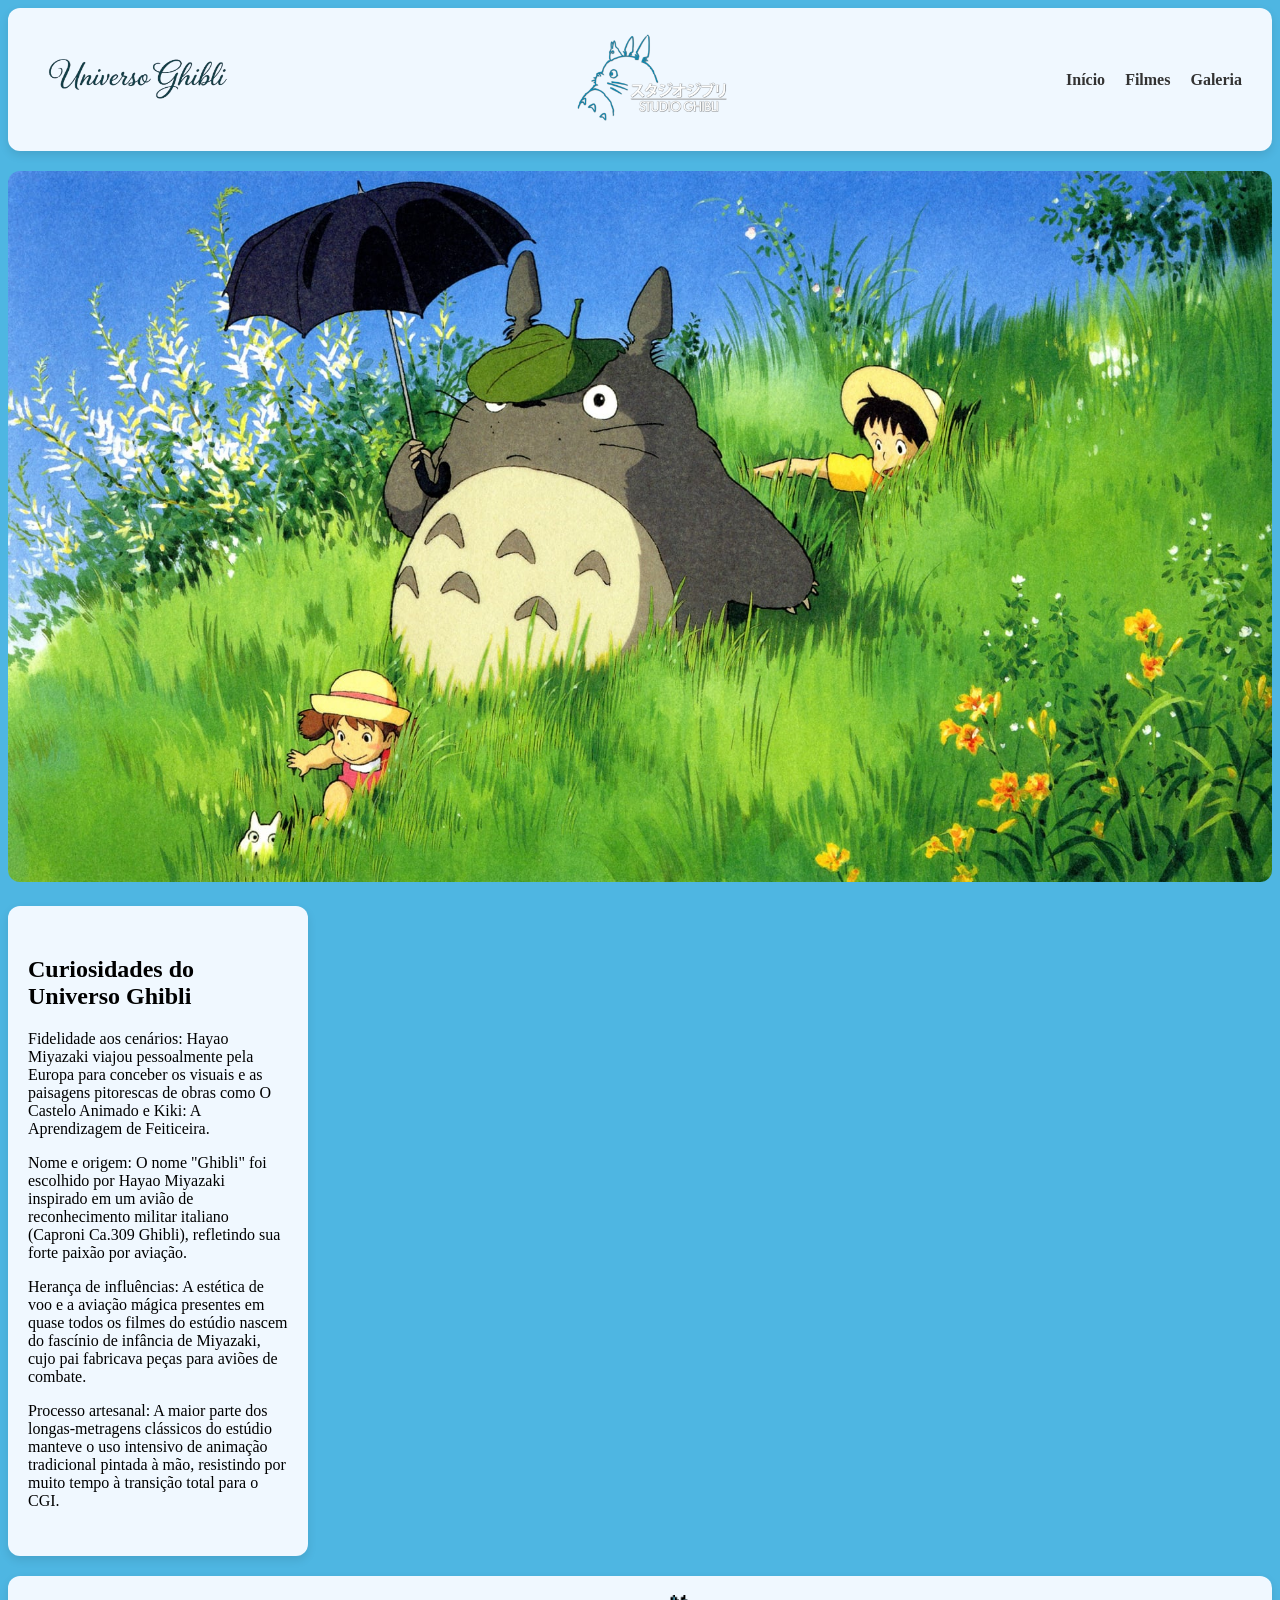
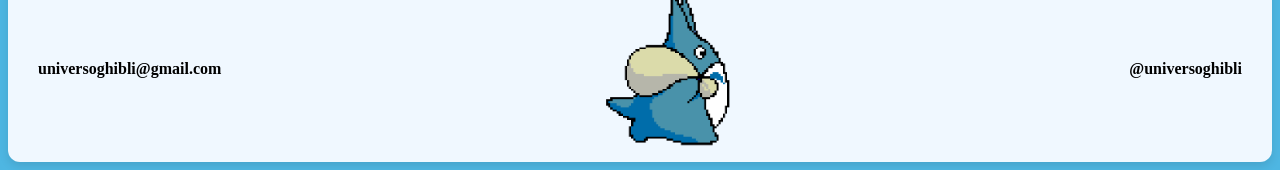
==== index.html @ f668ed35 "publicação no github v1" ====
<!DOCTYPE html>
<html lang="en">
<head>
    <meta charset="UTF-8">
    <meta name="viewport" content="width=device-width, initial-scale=1.0">
    <link rel="stylesheet" href="style.css">
    <title>Universo Ghibli</title>
</head>
<body>
    <header class="header">
     <div class="logoescrito">
    <img src="img/logos/logoescrito.png" alt="Logo Escrito">
    </div>
    <div class="logo">
    <img src="img/logos/studioghiblilogocolorido.png" alt="Logo Studio Ghibli">
    </div>
    <nav>
    <ul>
    <li><a href="index.html">Início</a></li>
    <li><a href="filmes.html">Filmes</a></li>
    <li><a href="galeria.html">Galeria</a></li>
  </ul>
</nav>
    </header>
    <main class="main">
        <img src="img/logos/926342.jpg" alt="inicioheader">
    </main>


    <aside class="aside">
        <h2 class="h2aside">
            Curiosidades do Universo Ghibli
        </h2>
        <p>
            Fidelidade aos cenários: Hayao Miyazaki viajou pessoalmente pela Europa para conceber os visuais e as paisagens pitorescas de obras como O Castelo Animado e Kiki: A Aprendizagem de Feiticeira.
        </p>
        <p>
            Nome e origem: O nome "Ghibli" foi escolhido por Hayao Miyazaki inspirado em um avião de reconhecimento militar italiano (Caproni Ca.309 Ghibli), refletindo sua forte paixão por aviação.
        </p>
        <p>
            Herança de influências: A estética de voo e a aviação mágica presentes em quase todos os filmes do estúdio nascem do fascínio de infância de Miyazaki, cujo pai fabricava peças para aviões de combate.
        </p>
        <p>
            Processo artesanal: A maior parte dos longas-metragens clássicos do estúdio manteve o uso intensivo de animação tradicional pintada à mão, resistindo por muito tempo à transição total para o CGI.
        </p>
    </aside>


    <footer class="footer">
        <h4>
            universoghibli@gmail.com
        </h4>
        
        <img src="img/logos/giftotorofooter.gif" alt="Logo Escrito">

        <h4>
            @universoghibli
        </h4>
    </footer>
</body>
</html>
---- style.css ----
html {
    box-sizing: border-box;
    padding: 0;
    margin: 0;
    background-color: rgb(78, 182, 226);
}

ul {
  display: flex;
  justify-content: space-between;
  list-style: none;
  padding: 0;
  margin: 0;
  gap: 20px;
}
  nav a {
  text-decoration: none;
  color: #333; 
  font-weight: bold;
}

header {
  display: flex; 
  justify-content: space-between; 
  align-items: center; 
  padding: 15px 30px; 
  background-color: aliceblue;
  border-radius: 12px;
  box-shadow: 0 4px 10px rgba(0, 0, 0, 0.1);
  
}
.logo img {
    width: 150px;
    height: auto;
}
.logoescrito img {
    width: 200px;
    height: auto;
}
.aside {
display: block;
width: 260px;
background-color: aliceblue;
padding: 30px 20px; 
border-radius: 12px; 
box-shadow: 0 4px 10px rgba(0, 0, 0, 0.1); 
height: fit-content;
margin-top: 20px;
}
.main img {
  width: 100%;
  height: auto;
  object-fit: fill;
  border-radius: 12px;
  margin-top: 20px;
}
.footer {
display: flex; 
justify-content: space-between; 
align-items: center; 
padding: 15px 30px; 
background-color: aliceblue;
border-radius: 12px;
box-shadow: 0 4px 10px rgba(0, 0, 0, 0.1);
margin-top: 20px;
}
.footer img {
  align-content: center;
  width: 200px;
  height: auto;
}
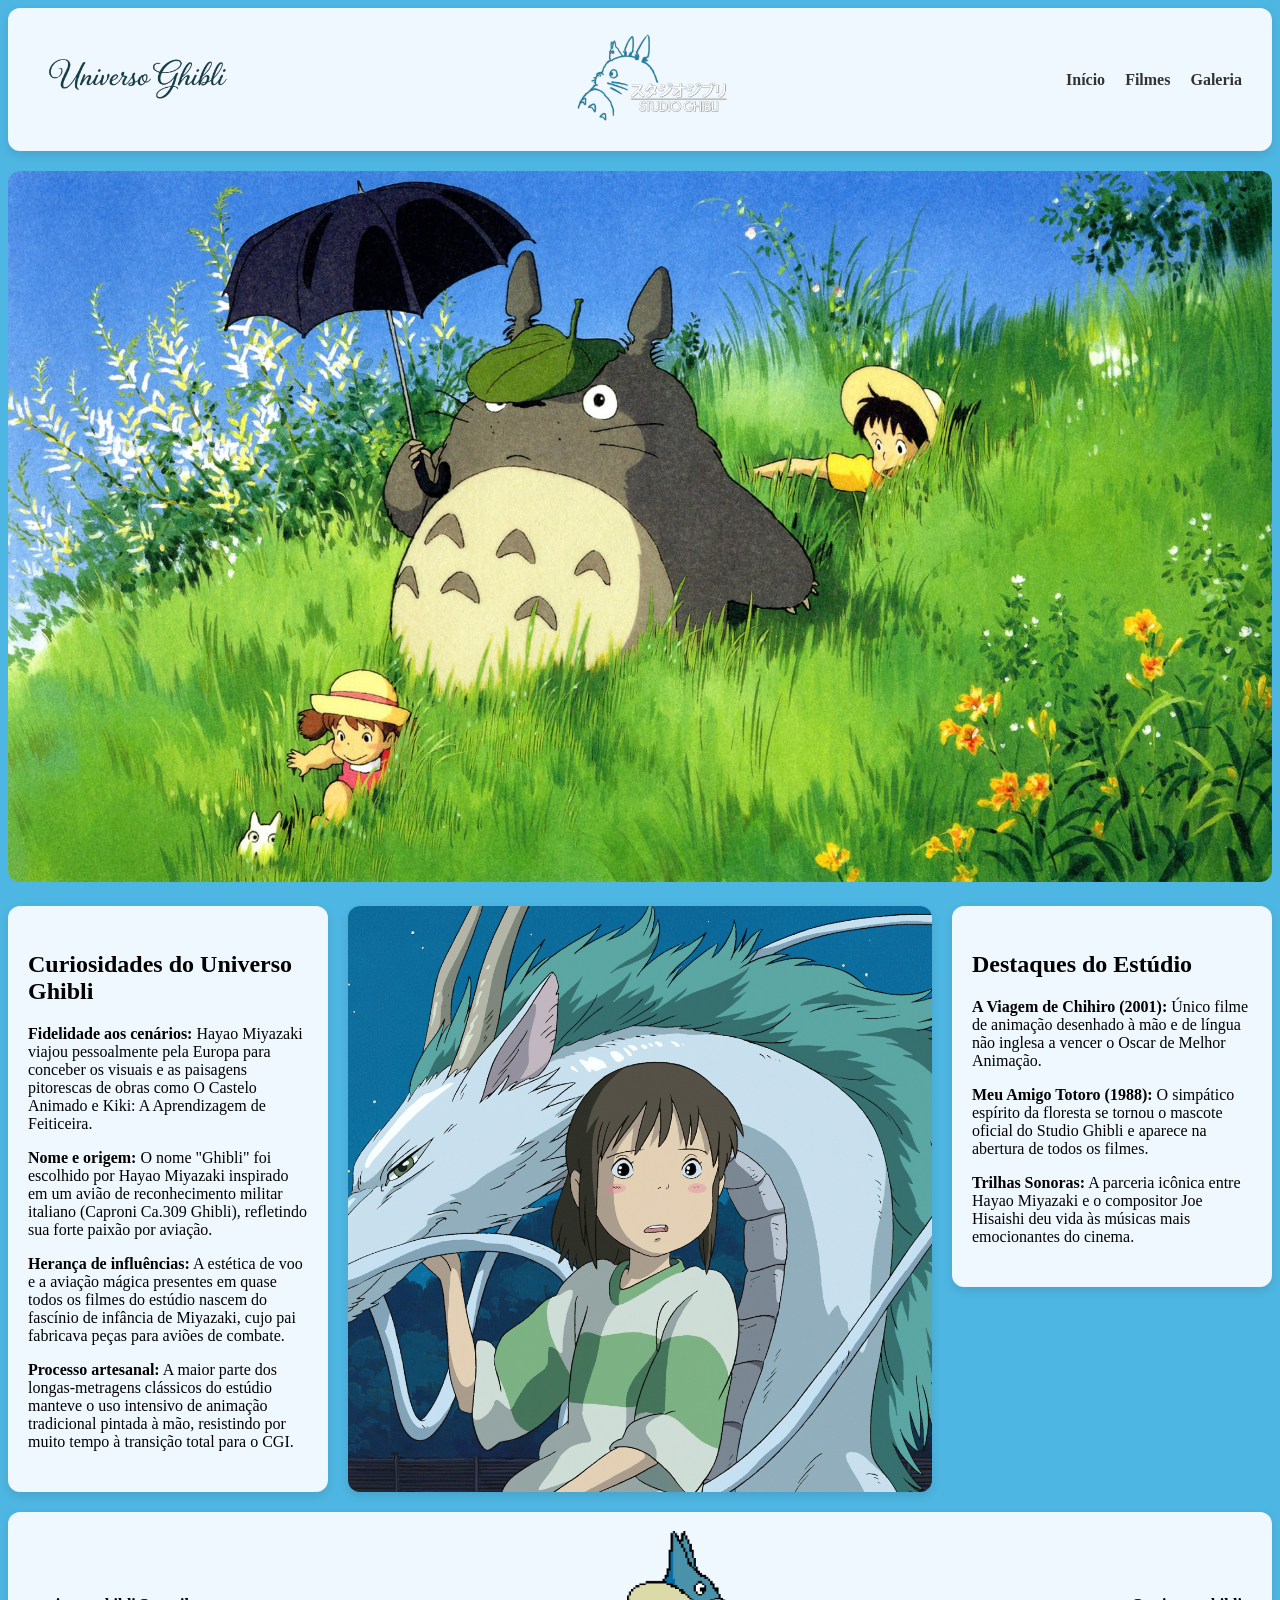
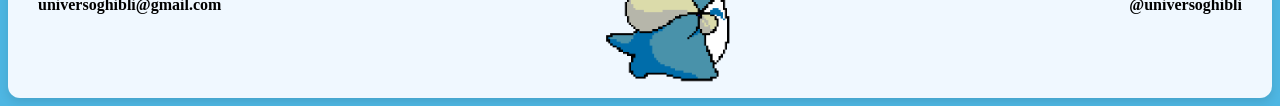
==== commit e18b9fac: "Add files via upload" ====
--- a/index.html
+++ b/index.html
@@ -1,61 +1,77 @@
-<!DOCTYPE html>
-<html lang="en">
-<head>
-    <meta charset="UTF-8">
-    <meta name="viewport" content="width=device-width, initial-scale=1.0">
-    <link rel="stylesheet" href="style.css">
-    <title>Universo Ghibli</title>
-</head>
-<body>
-    <header class="header">
-     <div class="logoescrito">
-    <img src="img/logos/logoescrito.png" alt="Logo Escrito">
-    </div>
-    <div class="logo">
-    <img src="img/logos/studioghiblilogocolorido.png" alt="Logo Studio Ghibli">
-    </div>
-    <nav>
-    <ul>
-    <li><a href="index.html">Início</a></li>
-    <li><a href="filmes.html">Filmes</a></li>
-    <li><a href="galeria.html">Galeria</a></li>
-  </ul>
-</nav>
-    </header>
-    <main class="main">
-        <img src="img/logos/926342.jpg" alt="inicioheader">
-    </main>
-
-
-    <aside class="aside">
-        <h2 class="h2aside">
-            Curiosidades do Universo Ghibli
-        </h2>
-        <p>
-            Fidelidade aos cenários: Hayao Miyazaki viajou pessoalmente pela Europa para conceber os visuais e as paisagens pitorescas de obras como O Castelo Animado e Kiki: A Aprendizagem de Feiticeira.
-        </p>
-        <p>
-            Nome e origem: O nome "Ghibli" foi escolhido por Hayao Miyazaki inspirado em um avião de reconhecimento militar italiano (Caproni Ca.309 Ghibli), refletindo sua forte paixão por aviação.
-        </p>
-        <p>
-            Herança de influências: A estética de voo e a aviação mágica presentes em quase todos os filmes do estúdio nascem do fascínio de infância de Miyazaki, cujo pai fabricava peças para aviões de combate.
-        </p>
-        <p>
-            Processo artesanal: A maior parte dos longas-metragens clássicos do estúdio manteve o uso intensivo de animação tradicional pintada à mão, resistindo por muito tempo à transição total para o CGI.
-        </p>
-    </aside>
-
-
-    <footer class="footer">
-        <h4>
-            universoghibli@gmail.com
-        </h4>
-        
-        <img src="img/logos/giftotorofooter.gif" alt="Logo Escrito">
-
-        <h4>
-            @universoghibli
-        </h4>
-    </footer>
-</body>
+<!DOCTYPE html>
+<html lang="en">
+<head>
+    <meta charset="UTF-8">
+    <meta name="viewport" content="width=device-width, initial-scale=1.0">
+    <link rel="stylesheet" href="style.css">
+    <title>Universo Ghibli</title>
+</head>
+<body>
+    <header class="header">
+     <div class="logoescrito">
+    <img src="img/logos/logoescrito.png" alt="Logo Escrito">
+    </div>
+    <div class="logo">
+    <img src="img/logos/studioghiblilogocolorido.png" alt="Logo Studio Ghibli">
+    </div>
+    <nav>
+    <ul>
+    <li><a href="index.html">Início</a></li>
+    <li><a href="filmes.html">Filmes</a></li>
+    <li><a href="galeria.html">Galeria</a></li>
+  </ul>
+</nav>
+    </header>
+    <main class="main">
+        <img src="img/logos/926342.jpg" alt="inicioheader">
+    </main>
+
+    <div class="conteudocentral">
+    <aside class="aside">
+        <h2 class="h2aside">
+            Curiosidades do Universo Ghibli
+        </h2>
+        <p>
+            <strong>Fidelidade aos cenários:</strong> Hayao Miyazaki viajou pessoalmente pela Europa para conceber os visuais e as paisagens pitorescas de obras como O Castelo Animado e Kiki: A Aprendizagem de Feiticeira.
+        </p>
+        <p>
+          <strong>Nome e origem:</strong> O nome "Ghibli" foi escolhido por Hayao Miyazaki inspirado em um avião de reconhecimento militar italiano (Caproni Ca.309 Ghibli), refletindo sua forte paixão por aviação.
+        </p>
+        <p>
+            <strong>Herança de influências:</strong> A estética de voo e a aviação mágica presentes em quase todos os filmes do estúdio nascem do fascínio de infância de Miyazaki, cujo pai fabricava peças para aviões de combate.
+        </p>
+        <p>
+            <strong>Processo artesanal:</strong> A maior parte dos longas-metragens clássicos do estúdio manteve o uso intensivo de animação tradicional pintada à mão, resistindo por muito tempo à transição total para o CGI.
+        </p>
+    </aside>
+
+        <img src="img/galeria/chihiro1.jpg" alt="imagemmeio" class="imagemmeio">
+
+
+        <aside class="aside">
+            <h2 class="h2aside">Destaques do Estúdio</h2>
+            <p>
+                <strong>A Viagem de Chihiro (2001):</strong> Único filme de animação desenhado à mão e de língua não inglesa a vencer o Oscar de Melhor Animação.
+            </p>
+            <p>
+                <strong>Meu Amigo Totoro (1988):</strong> O simpático espírito da floresta se tornou o mascote oficial do Studio Ghibli e aparece na abertura de todos os filmes.
+            </p>
+            <p>
+                <strong>Trilhas Sonoras:</strong> A parceria icônica entre Hayao Miyazaki e o compositor Joe Hisaishi deu vida às músicas mais emocionantes do cinema.
+            </p>
+        </aside>
+        </div>
+
+    <footer class="footer">
+        <h4>
+            universoghibli@gmail.com
+        </h4>
+        
+        <img src="img/logos/giftotorofooter.gif" alt="Logo Escrito">
+
+        <h4>
+            @universoghibli
+        </h4>
+    </footer>
+</body>
 </html>
--- a/style.css
+++ b/style.css
@@ -1,71 +1,99 @@
-html {
-    box-sizing: border-box;
-    padding: 0;
-    margin: 0;
-    background-color: rgb(78, 182, 226);
-}
-
-ul {
-  display: flex;
-  justify-content: space-between;
-  list-style: none;
-  padding: 0;
-  margin: 0;
-  gap: 20px;
-}
-  nav a {
-  text-decoration: none;
-  color: #333; 
-  font-weight: bold;
-}
-
-header {
-  display: flex; 
-  justify-content: space-between; 
-  align-items: center; 
-  padding: 15px 30px; 
-  background-color: aliceblue;
-  border-radius: 12px;
-  box-shadow: 0 4px 10px rgba(0, 0, 0, 0.1);
-  
-}
-.logo img {
-    width: 150px;
-    height: auto;
-}
-.logoescrito img {
-    width: 200px;
-    height: auto;
-}
-.aside {
-display: block;
-width: 260px;
-background-color: aliceblue;
-padding: 30px 20px; 
-border-radius: 12px; 
-box-shadow: 0 4px 10px rgba(0, 0, 0, 0.1); 
-height: fit-content;
-margin-top: 20px;
-}
-.main img {
-  width: 100%;
-  height: auto;
-  object-fit: fill;
-  border-radius: 12px;
-  margin-top: 20px;
-}
-.footer {
-display: flex; 
-justify-content: space-between; 
-align-items: center; 
-padding: 15px 30px; 
-background-color: aliceblue;
-border-radius: 12px;
-box-shadow: 0 4px 10px rgba(0, 0, 0, 0.1);
-margin-top: 20px;
-}
-.footer img {
-  align-content: center;
-  width: 200px;
-  height: auto;
+html {
+    box-sizing: border-box;
+    padding: 0;
+    margin: 0;
+    background-color: rgb(78, 182, 226);
+}
+
+ul {
+  display: flex;
+  justify-content: space-between;
+  list-style: none;
+  padding: 0;
+  margin: 0;
+  gap: 20px;
+}
+  nav a {
+  text-decoration: none;
+  color: #333; 
+  font-weight: bold;
+}
+
+header {
+  display: flex; 
+  justify-content: space-between; 
+  align-items: center; 
+  padding: 15px 30px; 
+  background-color: aliceblue;
+  border-radius: 12px;
+  box-shadow: 0 4px 10px rgba(0, 0, 0, 0.1);
+  
+}
+.logo img {
+    width: 150px;
+    height: auto;
+}
+.logoescrito img {
+    width: 200px;
+    height: auto;
+}
+.aside {
+display: block;
+width: 260px;
+background-color: aliceblue;
+padding: 30px 20px; 
+border-radius: 12px; 
+box-shadow: 0 4px 10px rgba(0, 0, 0, 0.1); 
+height: fit-content;
+margin-top: 20px;
+}
+.main img {
+  width: 100%;
+  height: auto;
+  object-fit: fill;
+  border-radius: 12px;
+  margin-top: 20px;
+}
+.footer {
+display: flex; 
+justify-content: space-between; 
+align-items: center; 
+padding: 15px 30px; 
+background-color: aliceblue;
+border-radius: 12px;
+box-shadow: 0 4px 10px rgba(0, 0, 0, 0.1);
+margin-top: 20px;
+}
+.footer img {
+  align-content: center;
+  width: 200px;
+  height: auto;
+}
+.conteudocentral {
+    display: flex;
+    justify-content: space-between;
+    align-items: stretch; /* Faz os três elementos terem exatamente a mesma altura */
+    gap: 20px;
+    margin-top: 20px;
+}
+
+.aside {
+    width: 280px;
+    flex-shrink: 0;
+    background-color: aliceblue;
+    padding: 25px 20px; 
+    border-radius: 12px; 
+    box-shadow: 0 4px 10px rgba(0, 0, 0, 0.1);
+    margin: 0; /* Garante que não haja margem extra empurrando um deles para baixo */
+}
+
+/* Como a classe está direto na tag <img>, aplicamos tudo aqui */
+.imagemmeio {
+    flex: 1;
+    min-width: 0;
+    width: 100%;
+    object-fit: cover; /* Preenche todo o espaço sem esticar ou distorcer a Chihiro */
+    border-radius: 12px;
+    box-shadow: 0 4px 10px rgba(0, 0, 0, 0.1);
+    display: block;
 }
